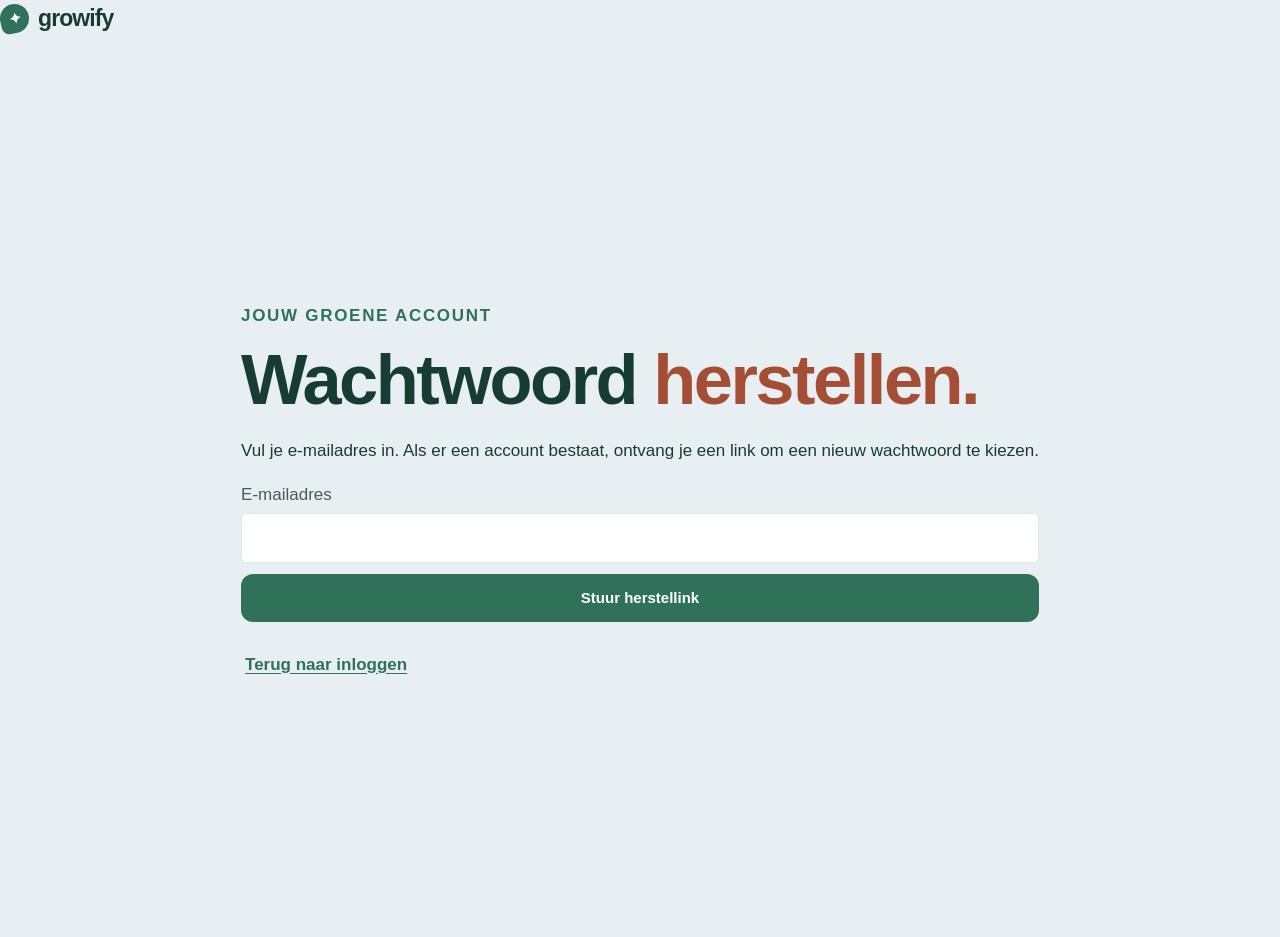
==== herstel/index.html @ f15d90a4 "Add daily push reminders and admin test panel Co-authored-by: Copilot <223556219+Copilot@users.norep" ====
<!DOCTYPE html>
<html lang="nl">
<head>
  <base href="../" />
  <meta charset="utf-8" />
  <meta name="viewport" content="width=device-width, initial-scale=1" />
  <meta name="theme-color" content="#2f7259" />
  <meta name="apple-mobile-web-app-capable" content="yes" />
  <meta name="apple-mobile-web-app-title" content="Growify" />
  <link rel="manifest" href="manifest.webmanifest" />
  <link rel="icon" href="assets/pwa-icon-192.png" type="image/png" />
  <link rel="apple-touch-icon" href="assets/pwa-icon-192.png" />
  <title>Wachtwoord herstellen | Growify</title>
  <link rel="stylesheet" href="styles.css" />
  <link rel="stylesheet" href="herstel.css" />
</head>
<body>
  <header class="recovery-header">
    <a class="brand" href="./" aria-label="Growify startpagina"><span class="brand-mark" aria-hidden="true">✦</span><span>growify</span></a>
  </header>
  <main class="recovery-page">
    <section class="recovery-card auth-content" aria-labelledby="recovery-title">
      <p class="eyebrow">Jouw groene account</p>
      <h1 id="recovery-title">Wachtwoord <em>herstellen.</em></h1>
      <p id="recovery-intro">Vul je e-mailadres in. Als er een account bestaat, ontvang je een link om een nieuw wachtwoord te kiezen.</p>
      <form id="recovery-request">
        <label>E-mailadres<input id="recovery-email" type="email" autocomplete="email" required /></label>
        <button class="primary-button" type="submit">Stuur herstellink</button>
      </form>
      <form id="recovery-update" hidden>
        <label>Nieuw wachtwoord<input id="recovery-password" type="password" autocomplete="new-password" minlength="8" required /></label>
        <label>Herhaal nieuw wachtwoord<input id="recovery-confirm" type="password" autocomplete="new-password" minlength="8" required /></label>
        <button class="primary-button" type="submit">Nieuw wachtwoord opslaan</button>
      </form>
      <p class="auth-status" id="recovery-status" role="status" aria-live="polite"></p>
      <a class="text-button" href="./?account=1">Terug naar inloggen</a>
    </section>
  </main>
  <script src="assets/supabase-client.js"></script>
  <script src="account.js"></script>
  <script src="herstel.js"></script>
  <script src="pwa.js"></script>
</body>
</html>
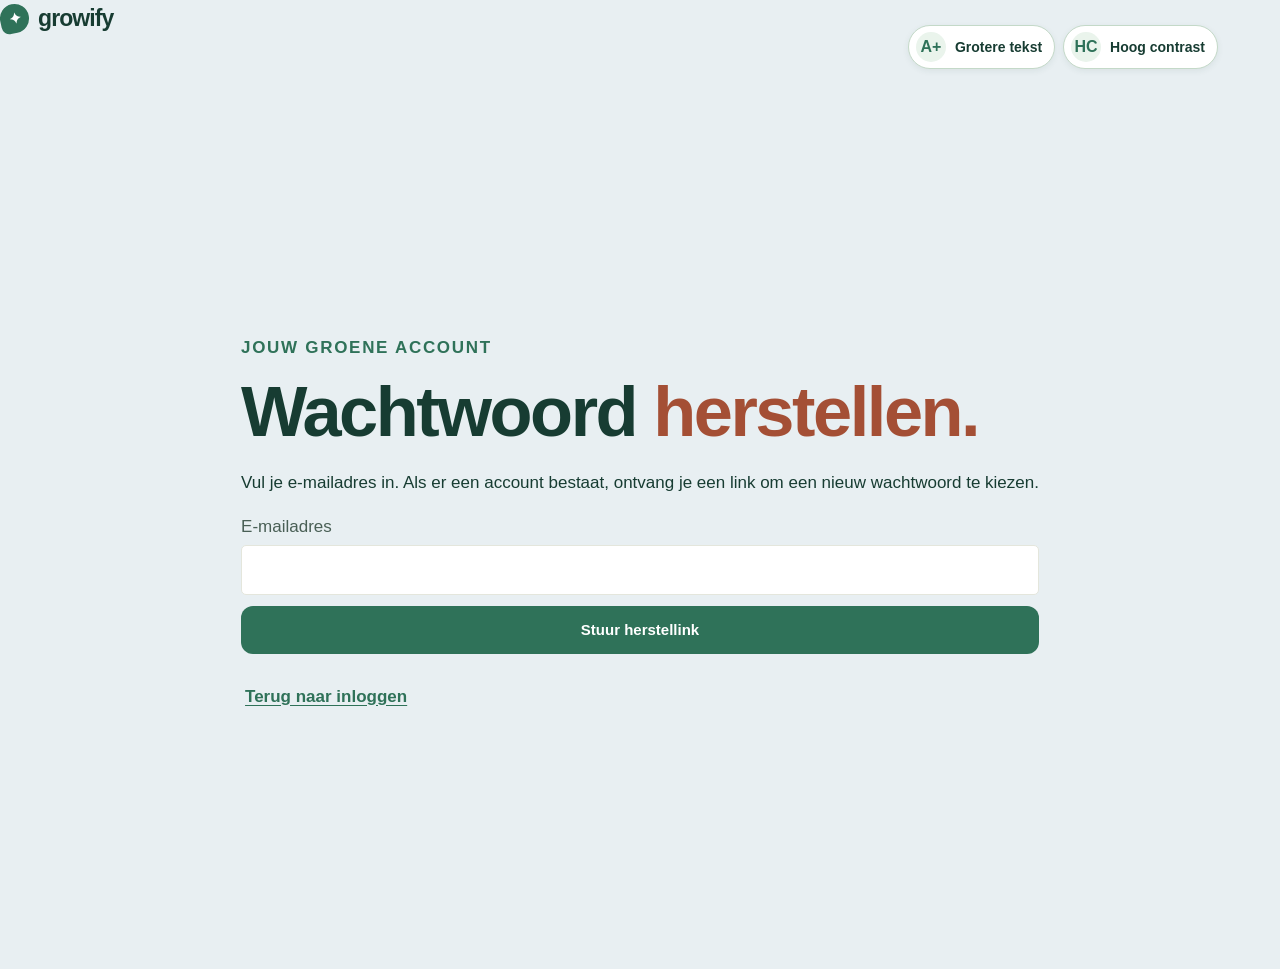
==== commit 30235414: "Improve accessibility and care reminders Co-authored-by: Copilot <223556219+Copilot@users.noreply.gi" ====
--- a/herstel/index.html
+++ b/herstel/index.html
@@ -15,10 +15,21 @@
   <link rel="stylesheet" href="herstel.css" />
 </head>
 <body>
+  <a class="skip-link" href="herstel/#recovery-main">Ga naar hoofdinhoud</a>
   <header class="recovery-header">
     <a class="brand" href="./" aria-label="Growify startpagina"><span class="brand-mark" aria-hidden="true">✦</span><span>growify</span></a>
   </header>
-  <main class="recovery-page">
+  <div class="accessibility-tools recovery-accessibility-tools">
+    <button class="accessibility-toggle" type="button" aria-label="Grotere tekst instellen" aria-pressed="false">
+      <span aria-hidden="true">A+</span>
+      <span class="accessibility-toggle-label">Grotere tekst</span>
+    </button>
+    <button class="contrast-toggle" type="button" aria-label="Hoog contrast instellen" aria-pressed="false">
+      <span aria-hidden="true">HC</span>
+      <span class="accessibility-toggle-label">Hoog contrast</span>
+    </button>
+  </div>
+  <main class="recovery-page" id="recovery-main" tabindex="-1">
     <section class="recovery-card auth-content" aria-labelledby="recovery-title">
       <p class="eyebrow">Jouw groene account</p>
       <h1 id="recovery-title">Wachtwoord <em>herstellen.</em></h1>
@@ -40,5 +51,6 @@
   <script src="account.js"></script>
   <script src="herstel.js"></script>
   <script src="pwa.js"></script>
+  <script src="toegankelijkheid.js"></script>
 </body>
 </html>
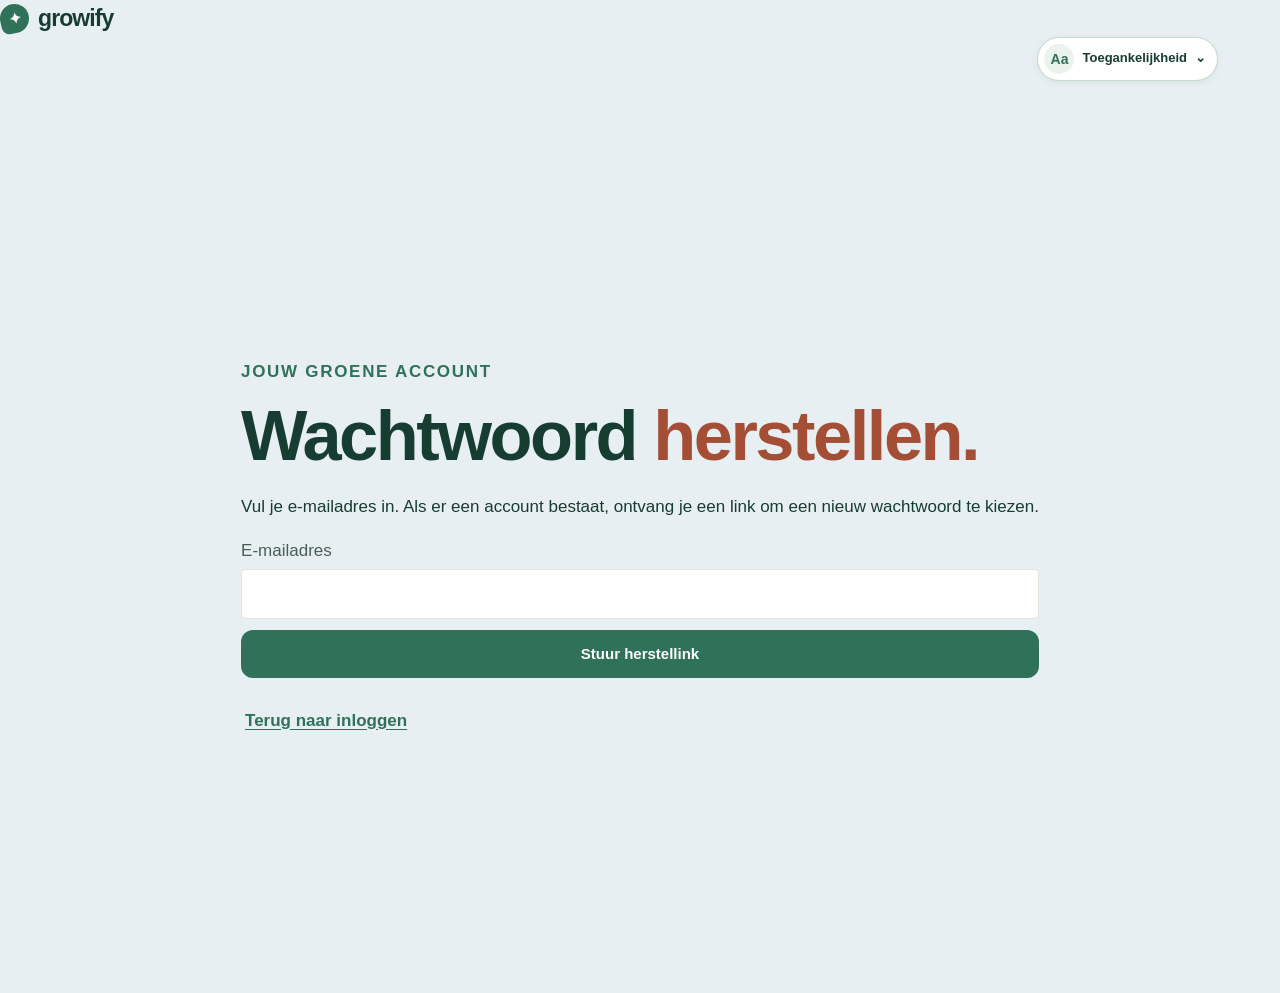
==== commit db8aefb2: "Add accessible display preferences menu Co-authored-by: Copilot <223556219+Copilot@users.noreply.git" ====
--- a/herstel/index.html
+++ b/herstel/index.html
@@ -20,14 +20,23 @@
     <a class="brand" href="./" aria-label="Growify startpagina"><span class="brand-mark" aria-hidden="true">✦</span><span>growify</span></a>
   </header>
   <div class="accessibility-tools recovery-accessibility-tools">
-    <button class="accessibility-toggle" type="button" aria-label="Grotere tekst instellen" aria-pressed="false">
-      <span aria-hidden="true">A+</span>
-      <span class="accessibility-toggle-label">Grotere tekst</span>
-    </button>
-    <button class="contrast-toggle" type="button" aria-label="Hoog contrast instellen" aria-pressed="false">
-      <span aria-hidden="true">HC</span>
-      <span class="accessibility-toggle-label">Hoog contrast</span>
-    </button>
+    <details class="accessibility-menu">
+      <summary aria-controls="accessibility-options">
+        <span aria-hidden="true">Aa</span>
+        <span>Toegankelijkheid</span>
+        <span class="accessibility-menu-chevron" aria-hidden="true">⌄</span>
+      </summary>
+      <div class="accessibility-menu-panel" id="accessibility-options" role="group" aria-label="Weergavevoorkeuren">
+        <button class="accessibility-toggle" type="button" aria-label="Grotere tekst instellen" aria-pressed="false">
+          <span aria-hidden="true">A+</span>
+          <span class="accessibility-toggle-label">Grotere tekst</span>
+        </button>
+        <button class="contrast-toggle" type="button" aria-label="Hoog contrast instellen" aria-pressed="false">
+          <span aria-hidden="true">HC</span>
+          <span class="accessibility-toggle-label">Hoog contrast</span>
+        </button>
+      </div>
+    </details>
   </div>
   <main class="recovery-page" id="recovery-main" tabindex="-1">
     <section class="recovery-card auth-content" aria-labelledby="recovery-title">
